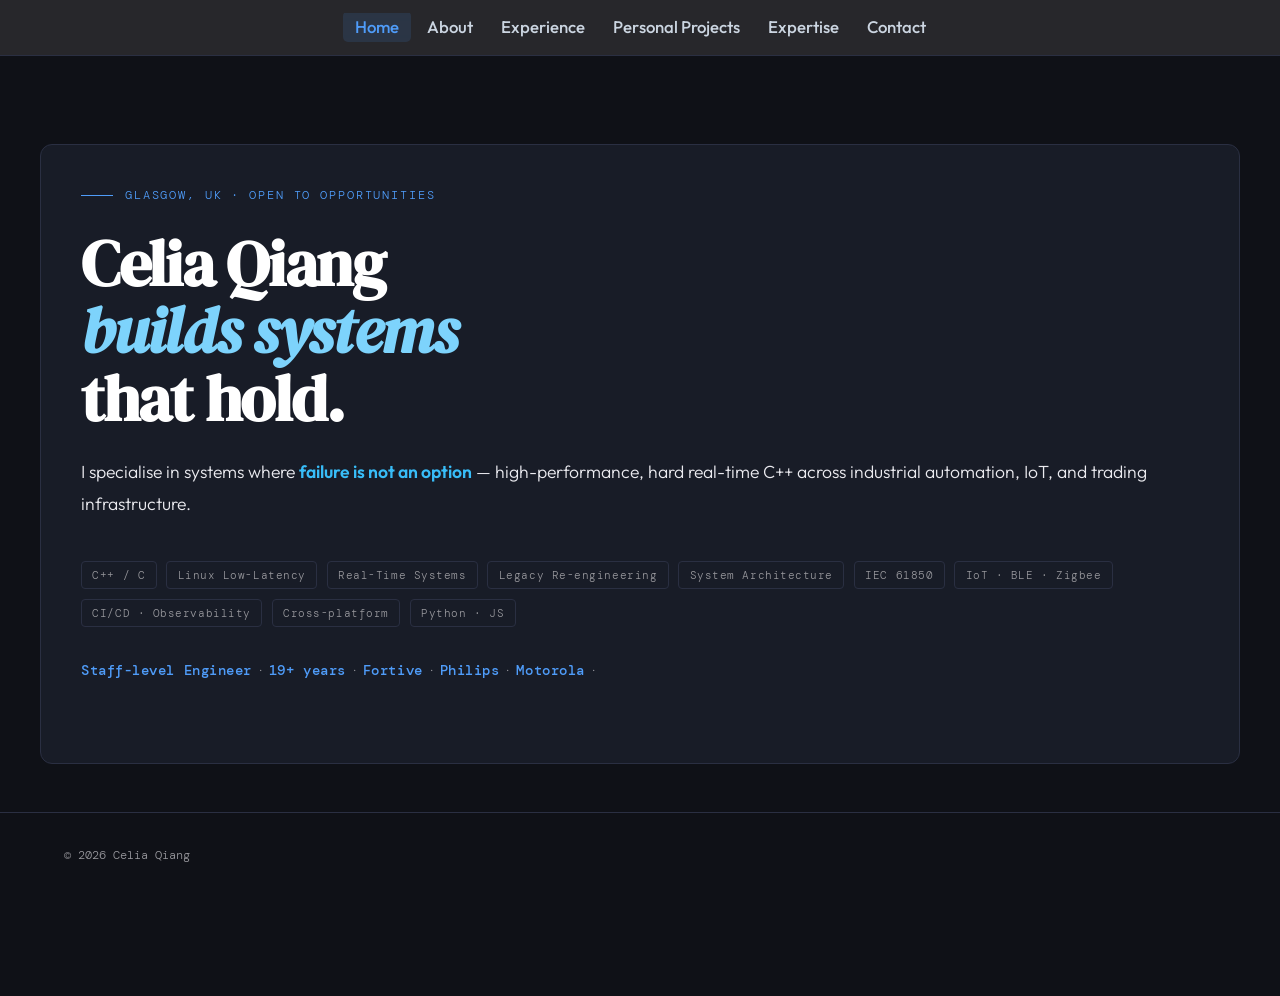
==== index.html @ ae062689 "first commit" ====
<!DOCTYPE html>
<html lang="en">
<head>
  <meta charset="UTF-8" />
  <meta name="viewport" content="width=device-width, initial-scale=1.0" />
  <title>Celia Qiang — Staff-level Systems Engineer</title>
  <link href="https://fonts.googleapis.com/css2?family=DM+Serif+Display:ital@0;1&family=DM+Mono:wght@400;500&family=Outfit:wght@300;400;500;600&display=swap" rel="stylesheet" />
  <link rel="stylesheet" href="style.css" />
</head>
<body>

<nav class="topnav">
  <div class="topnav-inner">
    <ul class="topnav-links" style="font-size:1.05rem; font-weight:700;">
      <li><a href="#" data-section="hero" class="active">Home</a></li>
      <li><a href="#" data-section="about">About</a></li>
      <li><a href="#" data-group="experience" data-section="fortive">Experience</a></li>
      <li><a href="#" data-group="projects" data-section="trading">Personal Projects</a></li>
      <li><a href="#" data-section="skills">Expertise</a></li>
      <li><a href="#" data-section="contact">Contact</a></li>
    </ul>
  </div>
</nav>

<nav class="subnav" id="subnav" style="display:none;">
  <div class="subnav-inner">
    <ul class="subnav-links" id="subnav-links"></ul>
  </div>
</nav>

<main class="main" id="main">
  <div id="content"></div>
  <footer class="footer">
    <div>© 2026 Celia Qiang</div>
  </footer>
</main>

<!-- Lightbox -->
<div id="lightbox" style="display:none; position:fixed; inset:0; z-index:1000; background:rgba(0,0,0,0.92);">
  <span id="lb-close" style="position:fixed; top:1rem; right:1.5rem; font-size:2.5rem; color:#fff; cursor:pointer; z-index:1001; line-height:1; user-select:none;">✕</span>
  <div id="lb-wrap" style="width:100%; height:100%; overflow:auto; display:flex; align-items:flex-start; justify-content:flex-start; padding:3rem 2rem;">
    <img id="lb-img" style="max-width:none; display:block; border-radius:6px; cursor:grab;" />
  </div>
</div>

<script>
  const content  = document.getElementById('content');
  const subnav   = document.getElementById('subnav');
  const subLinks = document.getElementById('subnav-links');
  const mainEl   = document.getElementById('main');
  const topLinks = document.querySelectorAll('.topnav-links a');

  // ── Lightbox ──
  const lb      = document.getElementById('lightbox');
  const lbImg   = document.getElementById('lb-img');
  const lbWrap  = document.getElementById('lb-wrap');
  const lbClose = document.getElementById('lb-close');

  function openLightbox(src) {
    lbImg.src = src;
    lb.style.display = 'block';
    document.body.style.overflow = 'hidden';
  }

  function closeLightbox() {
    lb.style.display = 'none';
    lbImg.src = '';
    document.body.style.overflow = '';
  }

  lbClose.addEventListener('click', closeLightbox);
  lb.addEventListener('click', e => { if (e.target === lb || e.target === lbWrap) closeLightbox(); });
  document.addEventListener('keydown', e => { if (e.key === 'Escape') closeLightbox(); });

  // drag to pan
  let dragging = false, dragStartX, dragStartY;
  lbImg.addEventListener('mousedown', e => {
    dragging = true;
    dragStartX = e.clientX + lbWrap.scrollLeft;
    dragStartY = e.clientY + lbWrap.scrollTop;
    lbImg.style.cursor = 'grabbing';
    e.preventDefault();
  });
  document.addEventListener('mouseup', () => {
    dragging = false;
    lbImg.style.cursor = 'grab';
  });
  document.addEventListener('mousemove', e => {
    if (!dragging) return;
    lbWrap.scrollLeft = dragStartX - e.clientX;
    lbWrap.scrollTop  = dragStartY - e.clientY;
  });

  // ── Submenus ──
  const submenus = {
    experience: [
      { label: 'Fortive',  section: 'fortive'  },
      { label: 'Philips',  section: 'philips'  },
      { label: 'Motorola', section: 'motorola' },
      { label: 'Thomson',  section: 'thomson'  },
    ],
    projects: [
      { label: 'Real time Trading System', section: 'trading' },
      { label: 'Performance Monitor',   section: 'monitor' },
    ],
  };

  let current = '';
  let currentGroup = '';

  // ── Load Section ──
  async function loadSection(name) {
    if (name === current) return;
    content.classList.add('loading');
    try {
      const res  = await fetch(`sections/${name}.html`);
      const html = await res.text();
      setTimeout(() => {
        content.innerHTML = html;
        content.classList.remove('loading');
        window.scrollTo(0, 0);
        current = name;

        // attach lightbox to all arch diagrams
        content.querySelectorAll('.arch-diagram img, .arch-compare-item img').forEach(img => {
          img.style.cursor = 'zoom-in';
          img.addEventListener('click', () => openLightbox(img.src));
        });
      }, 150);
    } catch (e) {
      content.innerHTML = '<p style="color:var(--text-muted);padding:2rem;">Section not found.</p>';
      content.classList.remove('loading');
    }
  }

  function showSubnav(group, activeSection) {
    const items = submenus[group];
    subLinks.innerHTML = items.map(item =>
      `<li><a href="#" data-section="${item.section}" class="${item.section === activeSection ? 'active' : ''}">${item.label}</a></li>`
    ).join('');
    subnav.style.display = 'flex';
    mainEl.classList.add('has-subnav');
    currentGroup = group;

    subLinks.querySelectorAll('a').forEach(a => {
      a.addEventListener('click', e => {
        e.preventDefault();
        subLinks.querySelectorAll('a').forEach(x => x.classList.remove('active'));
        a.classList.add('active');
        loadSection(a.dataset.section);
      });
    });
  }

  function hideSubnav() {
    subnav.style.display = 'none';
    mainEl.classList.remove('has-subnav');
    currentGroup = '';
  }

  topLinks.forEach(link => {
    link.addEventListener('click', e => {
      e.preventDefault();
      topLinks.forEach(l => l.classList.remove('active'));
      link.classList.add('active');
      const group   = link.dataset.group;
      const section = link.dataset.section;
      if (group) {
        showSubnav(group, section);
        loadSection(section);
      } else {
        hideSubnav();
        loadSection(section);
      }
    });
  });

  loadSection('hero');
</script>
</body>
</html>
---- style.css ----
:root {
  --bg: #0f1117;
  --bg2: #181c27;
  --bg3: #1e2333;
  --border: #2a2f42;
  --accent: #4f9cf9;
  --accent2: #7dd3fc;
  --accent-dim: rgba(79,156,249,0.12);
  --text: #ffffff;
  --text-dim: #ebebf0;
  --text-muted: #98989d;
  --green: #4ade80;
  --amber: #fbbf24;
}

* { margin: 0; padding: 0; box-sizing: border-box; }
html { scroll-behavior: smooth; }

body {
  background: var(--bg);
  color: var(--text);
  font-family: 'Outfit', sans-serif;
  font-weight: 300;
  line-height: 1.7;
  min-height: 100vh;
  overflow-x: hidden;
}

/* ── TOP NAV ── */
.topnav {
  position: fixed;
  top: 0; left: 0; right: 0;
  z-index: 100;
  display: flex;
  align-items: center;
  justify-content: center;
  gap: 2rem;
  padding: 0 3rem;
  height: 56px;
  background: rgba(42,42,46,0.92);
  backdrop-filter: blur(12px);
  border-bottom: 1px solid var(--border);
}

.topnav-logo {
  font-family: 'DM Mono', monospace;
  font-size: 0.85rem;
  color: var(--accent);
  letter-spacing: 0.08em;
  white-space: nowrap;
  margin-right: 1rem;
}

.topnav-logo span { color: var(--text-muted); }

.topnav-links {
  display: flex;
  align-items: center;
  gap: 0.25rem;
  list-style: none;
  flex-wrap: nowrap;
  overflow-x: auto;
  scrollbar-width: none;
}

.topnav-links::-webkit-scrollbar { display: none; }

.topnav-links li a {
  font-family: 'Outfit', sans-serif;
  font-size: 1.05rem;
  font-weight: 500;
  color: #cbd5e1;
  text-decoration: none;
  padding: 0.3rem 0.75rem;
  border-radius: 5px;
  transition: all 0.2s;
  white-space: nowrap;
}

.topnav-links li a:hover { color: var(--text); background: var(--bg3); }
.topnav-links li a.active { color: var(--accent); background: var(--accent-dim); }

.topnav-group-label {
  color: var(--border);
  font-size: 1rem;
  padding: 0 0.25rem;
  user-select: none;
}

/* ── SECONDARY NAV ── */
.subnav {
  position: fixed;
  top: 56px; left: 0; right: 0;
  z-index: 99;
  display: flex;
  align-items: center;
  justify-content: center;
  height: 40px;
  background: var(--bg2);
  border-bottom: 1px solid var(--border);
}

.subnav-inner {
  display: flex;
  align-items: center;
  width: 100%;
  max-width: 1200px;
  padding: 0 clamp(1rem, 3vw, 2rem);
}

.subnav-links {
  display: flex;
  align-items: center;
  gap: 0.15rem;
  list-style: none;
}

.subnav-links li a {
  font-family: 'DM Mono', monospace;
  font-size: 0.75rem;
  color: var(--text-muted);
  text-decoration: none;
  padding: 0.3rem 0.75rem;
  border-radius: 4px;
  transition: all 0.2s;
  white-space: nowrap;
}

.subnav-links li a:hover { color: var(--text); background: var(--bg3); }
.subnav-links li a.active { color: var(--accent); background: var(--accent-dim); }

/* ── SUBNAV ── */
.subnav {
  position: fixed;
  top: 56px; left: 0; right: 0;
  z-index: 99;
  display: flex;
  align-items: center;
  justify-content: center;
  height: 40px;
  background: var(--bg2);
  border-bottom: 1px solid var(--border);
}

.subnav-inner {
  display: flex;
  align-items: center;
  width: 100%;
  max-width: 1200px;
  padding: 0 clamp(1rem, 3vw, 2rem);
}

.subnav-links {
  display: flex;
  list-style: none;
  gap: 0.15rem;
}

.subnav-links li a {
  font-family: 'DM Mono', monospace;
  font-size: 0.73rem;
  color: var(--text-muted);
  text-decoration: none;
  padding: 0.3rem 0.7rem;
  border-radius: 4px;
  transition: all 0.2s;
  white-space: nowrap;
}

.subnav-links li a:hover  { color: var(--text); background: var(--bg3); }
.subnav-links li a.active { color: var(--accent); background: var(--accent-dim); }

/* ── MAIN ── */
.main { margin-top: 56px; min-height: 100vh; min-width: 0; overflow-x: hidden; }
.main.has-subnav { margin-top: 96px; }
.subnav ~ .main { margin-top: 96px; }

#content {
  width: min(94vw, 1200px);
  margin: 3rem auto;
  padding: 2.5rem clamp(1.25rem, 4vw, 2.5rem);
  background: var(--bg2);
  border: 1px solid var(--border);
  border-radius: 12px;
  opacity: 1;
  transition: opacity 0.2s;
  overflow-x: hidden;
}

#content.loading { opacity: 0; }

/* ── SECTION COMMON ── */
.section-label {
  font-family: 'DM Mono', monospace;
  font-size: 0.72rem;
  color: var(--accent);
  letter-spacing: 0.18em;
  text-transform: uppercase;
  margin-bottom: 0.75rem;
  display: flex;
  align-items: center;
  gap: 0.75rem;
}

.section-label::after {
  content: '';
  flex: 1;
  height: 1px;
  background: var(--border);
  max-width: 80px;
}

h2 {
  font-family: 'DM Serif Display', serif;
  font-size: clamp(1.8rem, 3vw, 2.8rem);
  line-height: 1.2;
  margin-bottom: 1rem;
  letter-spacing: -0.02em;
  color: var(--text);
}

/* ── HERO ── */
.hero-tag {
  font-family: 'DM Mono', monospace;
  font-size: 0.78rem;
  color: var(--accent);
  letter-spacing: 0.15em;
  text-transform: uppercase;
  margin-bottom: 1.5rem;
  display: flex;
  align-items: center;
  gap: 0.75rem;
}

.hero-tag::before {
  content: '';
  display: inline-block;
  width: 32px; height: 1px;
  background: var(--accent);
}

h1 {
  font-family: 'DM Serif Display', serif;
  font-size: clamp(3rem, 5vw, 5.5rem);
  line-height: 1.05;
  letter-spacing: -0.02em;
  margin-bottom: 1.5rem;
  color: var(--text);
}

h1 em { font-style: italic; color: var(--accent2); }

.hero-sub {
  font-size: 1.1rem;
  color: var(--text-dim);
  margin-bottom: 2.5rem;
  line-height: 1.85;
}

.hero-badges { display: flex; flex-wrap: wrap; gap: 0.6rem; margin-bottom: 2rem; max-width: 100%; }

.badge {
  font-family: 'DM Mono', monospace;
  font-size: 0.68rem;
  padding: 0.25rem 0.65rem;
  border-radius: 4px;
  border: 1px solid var(--border);
  color: var(--text-muted);
  letter-spacing: 0.05em;
  background: var(--bg2);
}

.badge.hi,
.badge.highlight {
  border-color: rgba(79,156,249,0.4);
  color: var(--accent2);
  background: var(--accent-dim);
}

.hero-links { display: flex; gap: 1rem; flex-wrap: wrap; }

.btn {
  display: inline-flex;
  align-items: center;
  gap: 0.5rem;
  padding: 0.75rem 1.75rem;
  border-radius: 6px;
  font-size: 0.875rem;
  font-weight: 500;
  text-decoration: none;
  transition: all 0.2s;
  letter-spacing: 0.02em;
}

.btn-primary { background: var(--accent); color: #0d0f14; }
.btn-primary:hover { background: var(--accent2); transform: translateY(-1px); }
.btn-outline { border: 1px solid var(--border); color: var(--text-dim); }
.btn-outline:hover { border-color: var(--accent); color: var(--accent); transform: translateY(-1px); }

/* ── ABOUT ── */
.about-grid { display: grid; grid-template-columns: 1fr 1fr; gap: 3rem; align-items: start; }

.about-text p { color: var(--text-dim); margin-bottom: 1.2rem; line-height: 1.85; font-size: 1rem; }
.about-text strong { color: var(--text); font-weight: 500; }

.about-text blockquote {
  border-left: 2px solid var(--accent);
  padding-left: 1.25rem;
  margin: 1.5rem 0;
  color: var(--text);
  font-size: 1.05rem;
  font-style: italic;
  line-height: 1.7;
}

.stats-grid { display: grid; grid-template-columns: 1fr 1fr; gap: 1rem; }

.stat-card {
  background: var(--bg2);
  border: 1px solid var(--border);
  border-radius: 8px;
  padding: 1.5rem;
}

.stat-num {
  font-family: 'DM Serif Display', serif;
  font-size: 2.2rem;
  color: var(--accent);
  line-height: 1;
  margin-bottom: 0.35rem;
}

.stat-label { font-size: 0.8rem; color: var(--text-muted); text-transform: uppercase; letter-spacing: 0.08em; }

.lang-row {
  grid-column: 1 / -1;
  background: var(--bg2);
  border: 1px solid var(--border);
  border-radius: 8px;
  padding: 1.25rem 1.5rem;
  display: flex;
  gap: 1.5rem;
  flex-wrap: wrap;
}

.lang-item { display: flex; flex-direction: column; gap: 0.2rem; }
.lang-name { font-size: 0.8rem; color: var(--text-dim); text-transform: uppercase; letter-spacing: 0.08em; }
.lang-level { font-size: 0.75rem; color: var(--text-muted); }

/* ── EXPERIENCE ── */
.exp-item {
  margin-bottom: 4rem;
  padding-bottom: 4rem;
  border-bottom: 1px solid var(--border);
}

.exp-item:last-child { border-bottom: none; margin-bottom: 0; padding-bottom: 0; }

.exp-header {
  display: flex;
  justify-content: space-between;
  align-items: flex-start;
  margin-bottom: 0.5rem;
  flex-wrap: wrap;
  gap: 0.5rem;
}

.exp-company {
  font-family: 'DM Serif Display', serif;
  font-size: 1.5rem;
  color: var(--text);
}

.exp-period {
  font-family: 'DM Mono', monospace;
  font-size: 0.75rem;
  color: var(--text-muted);
  padding: 0.3rem 0.75rem;
  border: 1px solid var(--border);
  border-radius: 4px;
  white-space: nowrap;
}

.exp-role {
  font-family: 'DM Mono', monospace;
  font-size: 0.85rem;
  color: var(--accent);
  margin-bottom: 1.5rem;
  letter-spacing: 0.05em;
}

.story { color: var(--text-dim); line-height: 1.9; font-size: 0.98rem; }
.story p { margin-bottom: 1rem; }
.story strong { color: var(--text); font-weight: 500; }
.story em { color: var(--text); }

.highlight-box {
  background: var(--bg2);
  border: 1px solid var(--border);
  border-left: 3px solid var(--accent);
  border-radius: 0 6px 6px 0;
  padding: 1rem 1.25rem;
  margin: 1.25rem 0;
  font-size: 0.92rem;
  color: var(--text-dim);
}

.metric {
  display: inline-block;
  font-family: 'DM Mono', monospace;
  font-size: 0.85rem;
  color: var(--accent2);
  background: var(--accent-dim);
  padding: 0.1rem 0.5rem;
  border-radius: 3px;
  margin: 0 0.1rem;
}

/* ── PROJECTS ── */
.project-card {
  background: var(--bg2);
  border: 1px solid var(--border);
  border-radius: 10px;
  padding: 2rem;
  margin-bottom: 2rem;
  transition: border-color 0.2s;
}

.project-card:hover { border-color: rgba(79,156,249,0.3); }

.project-header {
  display: flex;
  justify-content: space-between;
  align-items: flex-start;
  margin-bottom: 0.5rem;
  flex-wrap: wrap;
  gap: 0.5rem;
}

.project-header h2 { font-size: 1.4rem; margin-bottom: 0; }

.project-title {
  font-family: 'DM Serif Display', serif;
  font-size: 1.4rem;
  color: var(--text);
}

.project-links { display: flex; gap: 0.5rem; align-items: center; }

.project-link {
  font-family: 'DM Mono', monospace;
  font-size: 0.72rem;
  padding: 0.3rem 0.75rem;
  border-radius: 4px;
  border: 1px solid var(--border);
  color: var(--accent);
  text-decoration: none;
  transition: all 0.2s;
}

.project-link:hover { background: var(--accent-dim); border-color: var(--accent); }

.project-stack {
  font-family: 'DM Mono', monospace;
  font-size: 0.72rem;
  color: var(--text-muted);
  margin-bottom: 1.25rem;
  letter-spacing: 0.05em;
}

.project-story { color: var(--text-dim); line-height: 1.85; font-size: 0.95rem; }
.project-story p { margin-bottom: 0.85rem; }
.project-story strong { color: var(--text); font-weight: 500; }
.project-story em { color: var(--text); }

.tool-showcase {
  margin-top: 1.5rem;
  display: grid;
  grid-template-columns: 1fr 1fr;
  gap: 1rem;
}

.tool-card {
  background: var(--bg3);
  border: 1px solid var(--border);
  border-radius: 6px;
  padding: 1.1rem;
}

.tool-name {
  font-family: 'DM Mono', monospace;
  font-size: 0.78rem;
  color: var(--accent);
  margin-bottom: 0.4rem;
}

.tool-desc { font-size: 0.82rem; color: var(--text-muted); line-height: 1.75; }
.tool-desc code { font-family: 'DM Mono', monospace; font-size: 0.78rem; color: var(--accent2); background: var(--accent-dim); padding: 0.05rem 0.35rem; border-radius: 3px; }
.tool-desc strong { color: var(--text-dim); font-weight: 600; }
.tool-desc em { color: var(--text-dim); font-style: italic; }

/* ── CODE COMPARE ── */
.code-compare { display: grid; grid-template-columns: 1fr 1fr; gap: 1rem; margin: 1.25rem 0; }

.code-block {
  background: #0a0c10;
  border: 1px solid var(--border);
  border-radius: 6px;
  overflow: hidden;
}

.code-block-label {
  font-family: 'DM Mono', monospace;
  font-size: 0.68rem;
  padding: 0.4rem 0.9rem;
  background: var(--bg3);
  border-bottom: 1px solid var(--border);
  color: var(--text-muted);
  letter-spacing: 0.08em;
}

.code-block pre {
  padding: 0.9rem;
  font-family: 'DM Mono', monospace;
  font-size: 0.72rem;
  line-height: 1.7;
  color: var(--text-dim);
  overflow-x: auto;
}

.kw { color: #c792ea; }
.fn { color: #82aaff; }
.str { color: #c3e88d; }
.cm { color: #546e7a; }
.injected { color: var(--accent2); }

/* ── SKILLS ── */
.skills-grid { display: grid; grid-template-columns: repeat(auto-fit, minmax(240px, 1fr)); gap: 1.25rem; margin-top: 2rem; }

.skill-group {
  background: var(--bg2);
  border: 1px solid var(--border);
  border-radius: 8px;
  padding: 1.5rem;
}

.skill-group-title {
  font-family: 'DM Mono', monospace;
  font-size: 0.72rem;
  color: var(--accent);
  text-transform: uppercase;
  letter-spacing: 0.12em;
  margin-bottom: 1rem;
}

.skill-tags { display: flex; flex-wrap: wrap; gap: 0.4rem; }

.skill-tag {
  font-size: 0.78rem;
  padding: 0.25rem 0.6rem;
  border-radius: 3px;
  background: var(--bg3);
  color: var(--text-dim);
  border: 1px solid var(--border);
}

/* ── CONTACT ── */
.contact-grid { display: flex; flex-direction: column; gap: 1rem; max-width: 520px; }

.contact-card {
  display: flex;
  align-items: center;
  gap: 1.25rem;
  padding: 1.25rem 1.5rem;
  background: var(--bg2);
  border: 1px solid var(--border);
  border-radius: 10px;
  text-decoration: none;
  transition: all 0.2s;
}

.contact-card:hover {
  border-color: rgba(79,156,249,0.4);
  background: var(--bg3);
  transform: translateX(4px);
}

.contact-icon {
  font-family: 'DM Mono', monospace;
  font-size: 1rem;
  color: var(--accent);
  width: 36px; height: 36px;
  display: flex;
  align-items: center;
  justify-content: center;
  background: var(--accent-dim);
  border-radius: 8px;
  flex-shrink: 0;
}

.contact-info { flex: 1; }

.contact-label {
  font-family: 'DM Mono', monospace;
  font-size: 0.68rem;
  color: var(--text-muted);
  text-transform: uppercase;
  letter-spacing: 0.1em;
  margin-bottom: 0.2rem;
}

.contact-value { font-size: 0.88rem; color: var(--text); }
.contact-arrow { color: var(--text-muted); font-size: 1rem; transition: color 0.2s; }
.contact-card:hover .contact-arrow { color: var(--accent); }

/* ── CI SCREENSHOTS ── */
.ci-screenshots {
  display: grid;
  grid-template-columns: 1fr 1fr;
  gap: 1.25rem;
  margin: 1.75rem 0;
}

.ci-screenshot-card {
  border-radius: 8px;
  overflow: hidden;
  border: 1px solid var(--border);
  background: var(--bg2);
}

.ci-screenshot-label {
  font-family: 'DM Mono', monospace;
  font-size: 0.68rem;
  letter-spacing: 0.1em;
  padding: 0.55rem 0.9rem;
  border-bottom: 1px solid var(--border);
  display: flex;
  align-items: center;
  gap: 0.5rem;
}

.ci-screenshot-label.pass { color: #4ade80; background: rgba(74,222,128,0.06); }
.ci-screenshot-label.fail { color: #f87171; background: rgba(248,113,113,0.06); }
.ci-screenshot-card img { width: 100%; display: block; }

/* ── FOOTER ── */
.footer {
  padding: 2rem clamp(2rem, 5vw, 6rem);
  color: var(--text-muted);
  font-size: 0.75rem;
  font-family: 'DM Mono', monospace;
  border-top: 1px solid var(--border);
  margin-top: 3rem;
  display: flex;
  justify-content: space-between;
  align-items: center;
}

.footer-links { display: flex; gap: 1.5rem; }
.footer-links a { color: var(--text-muted); text-decoration: none; transition: color 0.2s; }
.footer-links a:hover { color: var(--accent); }

/* ── RESPONSIVE ── */
@media (max-width: 900px) {
  .topnav { padding: 0 1.25rem; gap: 1rem; }
  .topnav-logo { font-size: 0.75rem; }
  #content { padding: 2.5rem 1.25rem; }
  .about-grid, .code-compare, .tool-showcase, .ci-screenshots { grid-template-columns: 1fr; }
  .footer { flex-direction: column; gap: 1rem; padding: 1.5rem; }
}


/* ── FORTIVE / EXPERIENCE DETAIL ── */
.project-heading {
  font-family: 'DM Mono', monospace;
  font-size: 0.78rem;
  color: var(--accent);
  text-transform: uppercase;
  letter-spacing: 0.1em;
  margin: 2.5rem 0 1rem;
  padding-bottom: 0.5rem;
  border-bottom: 1px solid var(--border);
}

.arch-diagram {
  margin: 2rem 0;
}

.arch-diagram img {
  width: 100%;
  border-radius: 8px;
  border: 1px solid var(--border);
  margin-top: 0.75rem;
  image-rendering: -webkit-optimize-contrast;
  image-rendering: crisp-edges;
  cursor: zoom-in;
}

.arch-diagram img:hover {
  transform: none;
}

/* Lightbox */
.arch-diagram img.zoomed {
  position: fixed;
  top: 50%; left: 50%;
  transform: translate(-50%, -50%);
  width: auto;
  max-width: 95vw;
  max-height: 90vh;
  z-index: 999;
  border-radius: 8px;
  cursor: zoom-out;
  box-shadow: 0 0 0 100vmax rgba(0,0,0,0.8);
}

.arch-label {
  font-family: 'DM Mono', monospace;
  font-size: 0.7rem;
  color: var(--text-muted);
  text-transform: uppercase;
  letter-spacing: 0.08em;
  margin-bottom: 0.5rem;
}

.arch-compare {
  display: grid;
  grid-template-columns: 1fr 1fr;
  gap: 1.5rem;
  margin: 2rem 0;
}

.arch-compare-item img {
  width: 100%;
  border-radius: 8px;
  border: 1px solid var(--border);
  margin-top: 0.5rem;
}

@media (max-width: 700px) {
  .arch-compare { grid-template-columns: 1fr; }
  .bench-logs { grid-template-columns: 1fr; }
}

/* Benchmark table */
.bench-table {
  width: 100%;
  border-collapse: collapse;
  font-family: 'DM Mono', monospace;
  font-size: 0.78rem;
  margin: 1rem 0 2rem;
}
.bench-table th {
  text-align: left;
  padding: 0.55rem 0.75rem;
  background: var(--bg3);
  color: var(--text-muted);
  font-weight: 500;
  border-bottom: 1px solid var(--border);
}
.bench-table td {
  padding: 0.55rem 0.75rem;
  border-bottom: 1px solid var(--border);
  color: var(--text-dim);
}
.bench-table td.good { color: #4ade80; font-weight: 600; }
.bench-table td.bad  { color: #f87171; font-weight: 600; }

/* Log comparison */
.bench-logs {
  display: grid;
  grid-template-columns: 1fr 1fr;
  gap: 1rem;
  margin: 1.5rem 0;
}

.bench-log-col {
  display: flex;
  flex-direction: column;
  gap: 0.5rem;
}
.log-block {
  background: var(--bg);
  border: 1px solid var(--border);
  border-radius: 6px;
  padding: 1rem;
  font-family: 'DM Mono', monospace;
  font-size: 0.72rem;
  color: #4ade80;
  line-height: 1.7;
  overflow-x: auto;
}
.log-block.warn { color: #f87171; }

/* Collapsible code */
.code-details {
  margin: 1.5rem 0;
  border: 1px solid var(--border);
  border-radius: 6px;
  overflow: hidden;
}
.code-details summary {
  padding: 0.75rem 1rem;
  font-family: 'DM Mono', monospace;
  font-size: 0.78rem;
  color: var(--text-muted);
  cursor: pointer;
  background: var(--bg3);
  list-style: none;
}
.code-details summary:hover { color: var(--accent); }
.code-details summary code { color: var(--accent2); }
.code-block {
  background: var(--bg);
  padding: 1rem 1.25rem;
  font-family: 'DM Mono', monospace;
  font-size: 0.73rem;
  color: var(--text-dim);
  line-height: 1.75;
  overflow-x: auto;
  margin: 0;
}

/* Formula block */
.formula-block {
  background: var(--bg);
  border: 1px solid var(--border);
  border-left: 3px solid var(--accent);
  border-radius: 6px;
  padding: 1.25rem 1.5rem;
  margin: 1.25rem 0;
  display: flex;
  flex-direction: column;
  gap: 0.65rem;
}
.formula-row {
  display: flex;
  align-items: baseline;
  gap: 1rem;
  font-family: 'DM Mono', monospace;
  font-size: 0.82rem;
}
.formula-label {
  color: var(--text-muted);
  min-width: 160px;
  flex-shrink: 0;
}
.formula-expr {
  color: var(--text-dim);
}
.formula-result {
  border-top: 1px solid var(--border);
  padding-top: 0.65rem;
  margin-top: 0.2rem;
}
.formula-result .formula-expr {
  color: var(--text);
  font-weight: 500;
}


/* ── TRADING PROJECT ── */
/* Architecture diagram */
.trade-arch {
  display: flex;
  align-items: center;
  gap: 0;
  margin: 1rem 0;
  flex-wrap: wrap;
  gap: 0.5rem;
}

.trade-layer { display: flex; align-items: center; gap: 0.5rem; }

.trade-box {
  border: 1px solid var(--border);
  border-radius: 8px;
  padding: 1rem 1.25rem;
  min-width: 160px;
}

.python-box { border-color: #4ade80; background: rgba(74,222,128,0.05); }
.cpp-box    { border-color: var(--accent); background: var(--accent-dim); min-width: 340px; }
.output-box { border-color: var(--amber); background: rgba(251,191,36,0.05); }

.trade-box-title {
  font-family: 'DM Mono', monospace;
  font-size: 0.72rem;
  text-transform: uppercase;
  letter-spacing: 0.1em;
  margin-bottom: 0.65rem;
  color: var(--text-muted);
}

.python-box .trade-box-title { color: #4ade80; }
.cpp-box    .trade-box-title { color: var(--accent); }
.output-box .trade-box-title { color: var(--amber); }

.trade-box-item {
  font-size: 0.78rem;
  color: var(--text-dim);
  padding: 0.2rem 0;
}

.trade-threads {
  display: flex;
  align-items: center;
  gap: 0.4rem;
  flex-wrap: wrap;
}

.trade-thread {
  background: var(--bg3);
  border: 1px solid var(--border);
  border-radius: 6px;
  padding: 0.5rem 0.75rem;
  text-align: center;
}

.thread-name {
  font-family: 'DM Mono', monospace;
  font-size: 0.72rem;
  color: var(--accent2);
  margin-bottom: 0.2rem;
}

.thread-desc {
  font-size: 0.68rem;
  color: var(--text-muted);
}

.thread-arrow {
  color: var(--accent);
  font-size: 1.1rem;
}

.trade-arrow {
  display: flex;
  flex-direction: column;
  align-items: center;
  gap: 0.35rem;
  padding: 0 0.5rem;
}

.trade-arrow-line {
  width: 40px;
  height: 2px;
  background: var(--border);
  position: relative;
}

.trade-arrow-line::after {
  content: '▶';
  position: absolute;
  right: -8px;
  top: -7px;
  font-size: 0.7rem;
  color: var(--border);
}

.trade-arrow-label {
  font-family: 'DM Mono', monospace;
  font-size: 0.62rem;
  color: var(--text-muted);
  text-align: center;
  line-height: 1.4;
}

.trade-label-side {
  font-family: 'DM Mono', monospace;
  font-size: 0.62rem;
  color: var(--text-muted);
  writing-mode: vertical-rl;
}

/* Build pipeline */
.build-pipeline {
  margin-top: 1.25rem;
  border: 1px solid var(--border);
  border-radius: 8px;
  padding: 1rem 1.25rem;
  background: var(--bg);
}

.build-label {
  font-family: 'DM Mono', monospace;
  font-size: 0.68rem;
  color: var(--text-muted);
  text-transform: uppercase;
  letter-spacing: 0.08em;
  margin-bottom: 0.75rem;
}

.build-steps {
  display: flex;
  align-items: center;
  flex-wrap: wrap;
  gap: 0.4rem;
}

.build-step {
  font-family: 'DM Mono', monospace;
  font-size: 0.7rem;
  color: var(--text-dim);
  background: var(--bg3);
  border: 1px solid var(--border);
  border-radius: 4px;
  padding: 0.35rem 0.65rem;
  text-align: center;
  line-height: 1.5;
}

.build-step span {
  display: block;
  color: var(--text-muted);
  font-size: 0.62rem;
}

.build-step.highlight-step {
  border-color: var(--accent);
  color: var(--accent);
}

.build-step-arrow {
  color: var(--text-muted);
  font-size: 0.8rem;
}

/* Tool sections */
.tool-section {
  margin: 1.75rem 0;
  padding-bottom: 1.75rem;
  border-bottom: 1px solid var(--border);
}

.tool-section-title {
  font-family: 'DM Mono', monospace;
  font-size: 0.85rem;
  color: var(--accent2);
  margin-bottom: 0.75rem;
  font-weight: 500;
}

.ascii-arch {
  margin: 1rem 0;
  overflow-x: auto;
}

.ascii-diagram {
  font-family: 'DM Mono', monospace;
  font-size: 0.78rem;
  line-height: 1.6;
  color: var(--accent2);
  background: var(--bg);
  border: 1px solid var(--border);
  border-radius: 8px;
  padding: 1.25rem 1.5rem;
  overflow-x: auto;
  white-space: pre;
}

/* ── TRADING ARCHITECTURE DIAGRAM ── */
.trade-diagram {
  display: flex;
  flex-direction: column;
  gap: 0;
  background: var(--bg);
  border: 1px solid var(--border);
  border-radius: 10px;
  padding: 1.5rem 1.25rem 1.25rem;
  margin-top: 0.75rem;
}

/* Main thread wrapper */
.td-main-thread {
  border: 1px solid rgba(79,156,249,0.35);
  border-radius: 8px;
  padding: 0.9rem 1rem;
  background: rgba(79,156,249,0.05);
}

.td-main-label {
  font-family: 'DM Mono', monospace;
  font-size: 0.68rem;
  color: var(--accent);
  letter-spacing: 0.1em;
  text-transform: uppercase;
  margin-bottom: 0.75rem;
  text-align: center;
}

.td-main-boxes {
  display: grid;
  grid-template-columns: 1fr 1fr 1fr;
  gap: 0.6rem;
}

/* Three-col row */
.td-row {
  display: grid;
  grid-template-columns: 1fr 1fr 1fr;
  gap: 0.6rem;
}

/* Arrows between rows */
.td-arrows-row {
  display: grid;
  grid-template-columns: 1fr 1fr 1fr;
  gap: 0.6rem;
  height: 28px;
}

.td-arrow-col {
  display: flex;
  justify-content: center;
  align-items: center;
}

.td-arrow-down {
  width: 1px;
  height: 100%;
  background: var(--border);
  position: relative;
}

.td-arrow-down::after {
  content: '▼';
  position: absolute;
  bottom: -6px;
  left: 50%;
  transform: translateX(-50%);
  font-size: 0.55rem;
  color: var(--border);
}

/* Individual boxes */
.td-box {
  border: 1px solid var(--border);
  border-radius: 6px;
  padding: 0.75rem 0.9rem;
  display: flex;
  flex-direction: column;
  gap: 0.2rem;
  background: var(--bg2);
}

.td-box-title {
  font-family: 'DM Mono', monospace;
  font-size: 0.75rem;
  font-weight: 500;
  color: var(--text-dim);
}

.td-box-sub {
  font-size: 0.68rem;
  color: var(--text-muted);
  line-height: 1.5;
}

/* Colour variants */
.td-neutral { border-color: rgba(79,156,249,0.2); }
.td-neutral .td-box-title { color: var(--text); }

.td-python {
  border-color: rgba(74,222,128,0.35);
  background: rgba(74,222,128,0.04);
}
.td-python .td-box-title { color: #4ade80; }

.td-cpp {
  border-color: rgba(79,156,249,0.45);
  background: rgba(79,156,249,0.06);
}
.td-cpp .td-box-title { color: var(--accent); }

.td-exec {
  border-color: rgba(251,191,36,0.35);
  background: rgba(251,191,36,0.04);
}
.td-exec .td-box-title { color: var(--amber); }

.td-out {
  border-color: var(--border);
  background: var(--bg3);
}
.td-out .td-box-title { color: var(--text-dim); }

/* Badge (thread label) */
.td-badge {
  font-family: 'DM Mono', monospace;
  font-size: 0.6rem;
  color: var(--text-muted);
  text-transform: uppercase;
  letter-spacing: 0.08em;
  margin-bottom: 0.3rem;
}

/* Socket/Queue connector labels inside cpp box */
.td-conn-row {
  display: flex;
  justify-content: space-between;
  margin-top: 0.45rem;
  padding-top: 0.4rem;
  border-top: 1px solid var(--border);
}

.td-conn {
  font-family: 'DM Mono', monospace;
  font-size: 0.6rem;
  color: var(--text-muted);
}

/* (code-generated) tag */
.td-generated {
  font-family: 'DM Mono', monospace;
  font-size: 0.62rem;
  color: var(--accent2);
  opacity: 0.8;
}

@media (max-width: 700px) {
  .td-main-boxes,
  .td-row,
  .td-arrows-row { grid-template-columns: 1fr; }
  .td-arrows-row { height: auto; gap: 0; }
  .td-arrow-col { height: 20px; }
}

/* ── TRADING ARCH DIAGRAM v2 (horizontal flow) ── */
.tda-wrap {
  display: flex;
  align-items: flex-start;
  gap: 0;
  background: var(--bg);
  border: 1px solid var(--border);
  border-radius: 10px;
  padding: 1.5rem 1.25rem;
  margin-top: 0.75rem;
  overflow-x: auto;
}

/* Left column: Binance + Python stacked */
.tda-col {
  display: flex;
  flex-direction: column;
  align-items: center;
  gap: 0;
  flex-shrink: 0;
}

/* Vertical connector between nodes */
.tda-vline {
  width: 1px;
  height: 28px;
  background: var(--border);
  position: relative;
}
.tda-vline::after {
  content: '▼';
  position: absolute;
  bottom: -7px;
  left: 50%;
  transform: translateX(-50%);
  font-size: 0.5rem;
  color: var(--text-muted);
}

/* Horizontal arrow: Python → C++ */
.tda-hline-wrap {
  display: flex;
  flex-direction: column;
  align-items: center;
  justify-content: flex-start;
  padding-top: 72px; /* align with Thread 2 box */
  flex-shrink: 0;
  width: 80px;
}
.tda-hline {
  width: 100%;
  height: 2px;
  background: var(--border);
  position: relative;
}
.tda-hline::after {
  content: '▶';
  position: absolute;
  right: -7px;
  top: -6px;
  font-size: 0.6rem;
  color: var(--text-muted);
}
.tda-hline-label {
  font-family: 'DM Mono', monospace;
  font-size: 0.6rem;
  color: var(--text-muted);
  text-align: center;
  line-height: 1.5;
  margin-top: 6px;
}

/* C++ engine column */
.tda-col-cpp {
  flex: 1;
  min-width: 0;
  align-items: stretch;
}

/* Main thread bar at top */
.tda-main-bar {
  background: rgba(79,156,249,0.07);
  border: 1px solid rgba(79,156,249,0.25);
  border-radius: 6px 6px 0 0;
  border-bottom: none;
  padding: 0.5rem 1rem;
  display: flex;
  align-items: baseline;
  gap: 0.75rem;
  flex-wrap: wrap;
}
.tda-main-bar-label {
  font-family: 'DM Mono', monospace;
  font-size: 0.68rem;
  color: var(--accent);
  letter-spacing: 0.08em;
  white-space: nowrap;
}
.tda-main-bar-sub {
  font-family: 'DM Mono', monospace;
  font-size: 0.6rem;
  color: var(--text-muted);
}

/* Thread 2 + queue + Thread 3 row */
.tda-threads-row {
  display: flex;
  align-items: flex-start;
  border: 1px solid rgba(79,156,249,0.25);
  border-top: 1px solid rgba(79,156,249,0.15);
  border-radius: 0 0 6px 6px;
  padding: 1rem 0.75rem;
  gap: 0;
}

.tda-thread-col {
  display: flex;
  flex-direction: column;
  align-items: center;
  flex: 1;
  min-width: 0;
}

/* SafeQueue arrow between threads */
.tda-queue-wrap {
  display: flex;
  flex-direction: column;
  align-items: center;
  padding-top: 36px;
  flex-shrink: 0;
  width: 72px;
}
.tda-queue-line {
  width: 100%;
  height: 2px;
  background: rgba(79,156,249,0.4);
  position: relative;
}
.tda-queue-line::after {
  content: '▶';
  position: absolute;
  right: -7px;
  top: -6px;
  font-size: 0.6rem;
  color: var(--accent);
}
.tda-queue-label {
  font-family: 'DM Mono', monospace;
  font-size: 0.58rem;
  color: var(--accent);
  text-align: center;
  line-height: 1.5;
  margin-top: 6px;
  opacity: 0.8;
}

/* Individual node boxes */
.tda-node {
  width: 100%;
  border: 1px solid var(--border);
  border-radius: 6px;
  padding: 0.65rem 0.85rem;
  background: var(--bg2);
}
.tda-node-tag {
  font-family: 'DM Mono', monospace;
  font-size: 0.58rem;
  text-transform: uppercase;
  letter-spacing: 0.1em;
  color: var(--text-muted);
  margin-bottom: 0.3rem;
}
.tda-node-title {
  font-family: 'DM Mono', monospace;
  font-size: 0.8rem;
  font-weight: 500;
  margin-bottom: 0.3rem;
}
.tda-node-sub {
  font-size: 0.68rem;
  color: var(--text-muted);
  line-height: 1.55;
}

/* Colour variants */
.tda-binance { border-color: var(--border); background: var(--bg3); }
.tda-binance .tda-node-title { color: var(--text-muted); }

.tda-python { border-color: rgba(74,222,128,0.4); background: rgba(74,222,128,0.05); }
.tda-python .tda-node-title { color: #4ade80; }
.tda-python .tda-node-tag  { color: #4ade80; opacity: 0.7; }

.tda-strategy { border-color: rgba(79,156,249,0.45); background: rgba(79,156,249,0.06); }
.tda-strategy .tda-node-title { color: var(--accent); }
.tda-strategy .tda-node-tag  { color: var(--accent); opacity: 0.7; }

.tda-wrapper { border-color: rgba(125,211,252,0.3); background: rgba(125,211,252,0.04); }
.tda-wrapper .tda-node-title { color: var(--accent2); }
.tda-wrapper .tda-node-tag  { color: var(--accent2); opacity: 0.7; }

.tda-executor { border-color: rgba(251,191,36,0.4); background: rgba(251,191,36,0.05); }
.tda-executor .tda-node-title { color: var(--amber); }
.tda-executor .tda-node-tag  { color: var(--amber); opacity: 0.7; }

.tda-portfolio { border-color: var(--border); background: var(--bg3); }
.tda-portfolio .tda-node-title { color: var(--text-dim); }

@media (max-width: 800px) {
  .tda-wrap { flex-direction: column; }
  .tda-hline-wrap { flex-direction: row; padding-top: 0; width: 100%; height: 40px; align-items: center; }
  .tda-hline { flex: 1; }
  .tda-hline-label { white-space: nowrap; margin-top: 0; margin-left: 8px; }
  .tda-threads-row { flex-direction: column; }
  .tda-queue-wrap { flex-direction: row; padding-top: 0; width: 100%; height: 36px; align-items: center; }
  .tda-queue-line { flex: 1; }
  .tda-queue-label { margin-top: 0; margin-left: 8px; white-space: nowrap; }
}

/* ── MONITOR DEMO VIDEO ── */
.monitor-demo {
  margin: 1.75rem 0;
}

.monitor-demo-inner {
  position: relative;
  margin-top: 0.5rem;
  border: 1px solid var(--border);
  border-radius: 8px;
  overflow: hidden;
  background: var(--bg);
}

.monitor-demo-inner video {
  width: 100%;
  display: block;
  max-height: 480px;
  object-fit: contain;
  background: #000;
}

.monitor-demo-link {
  display: inline-block;
  position: absolute;
  bottom: 0.75rem;
  right: 0.75rem;
  font-family: 'DM Mono', monospace;
  font-size: 0.7rem;
  color: var(--accent);
  background: rgba(15,17,23,0.85);
  border: 1px solid rgba(79,156,249,0.35);
  border-radius: 4px;
  padding: 0.3rem 0.75rem;
  text-decoration: none;
  backdrop-filter: blur(4px);
  transition: all 0.2s;
}

.monitor-demo-link:hover {
  background: var(--accent-dim);
  border-color: var(--accent);
}

/* ── SKILLS META (Education + Languages) ── */
.skills-meta-row {
  display: grid;
  grid-template-columns: 1fr 1fr;
  gap: 1rem;
  margin-top: 1.5rem;
}

.skills-meta-card {
  background: var(--bg3);
  border: 1px solid var(--border);
  border-radius: 8px;
  padding: 1.25rem 1.5rem;
}

.skills-meta-title {
  font-family: 'DM Mono', monospace;
  font-size: 0.72rem;
  color: var(--accent);
  text-transform: uppercase;
  letter-spacing: 0.12em;
  margin-bottom: 1rem;
}

.skills-meta-item {
  display: flex;
  flex-direction: column;
  gap: 0.15rem;
  margin-bottom: 0.75rem;
}

.skills-meta-item:last-child { margin-bottom: 0; }

.skills-meta-degree {
  font-size: 0.85rem;
  color: var(--text-dim);
  font-weight: 500;
}

.skills-meta-school {
  font-family: 'DM Mono', monospace;
  font-size: 0.7rem;
  color: var(--text-muted);
}

.skills-meta-lang-row {
  display: flex;
  flex-direction: column;
  gap: 0.6rem;
}

.skills-meta-lang {
  display: flex;
  justify-content: space-between;
  align-items: baseline;
}

.skills-meta-lang-name {
  font-size: 0.85rem;
  color: var(--text-dim);
}

.skills-meta-lang-level {
  font-family: 'DM Mono', monospace;
  font-size: 0.68rem;
  color: var(--text-muted);
}

@media (max-width: 600px) {
  .skills-meta-row { grid-template-columns: 1fr; }
}

/* ── SKILLS PAGE SECTIONS ── */
.skills-divider {
  border: none;
  border-top: 1px solid var(--border);
  margin: 2.5rem 0;
}

/* Education */
.skills-edu-grid {
  display: grid;
  grid-template-columns: 1fr 1fr;
  gap: 1rem;
  margin-top: 1.25rem;
}

.skills-edu-card {
  background: var(--bg3);
  border: 1px solid var(--border);
  border-radius: 8px;
  padding: 1.25rem 1.5rem;
  display: flex;
  flex-direction: column;
  gap: 0.4rem;
}

.skills-edu-degree {
  font-size: 0.95rem;
  color: var(--text);
  font-weight: 500;
}

.skills-edu-school {
  font-family: 'DM Mono', monospace;
  font-size: 0.72rem;
  color: var(--text-muted);
}

/* Languages */
.skills-lang-grid {
  display: flex;
  gap: 1rem;
  margin-top: 1.25rem;
  flex-wrap: wrap;
}

.skills-lang-card {
  background: var(--bg3);
  border: 1px solid var(--border);
  border-radius: 8px;
  padding: 1rem 1.75rem;
  display: flex;
  flex-direction: column;
  align-items: center;
  gap: 0.35rem;
  min-width: 130px;
}

.skills-lang-name {
  font-size: 1rem;
  color: var(--text);
  font-weight: 500;
}

.skills-lang-level {
  font-family: 'DM Mono', monospace;
  font-size: 0.68rem;
  color: var(--text-muted);
  text-transform: uppercase;
  letter-spacing: 0.08em;
}

@media (max-width: 600px) {
  .skills-edu-grid { grid-template-columns: 1fr; }
}
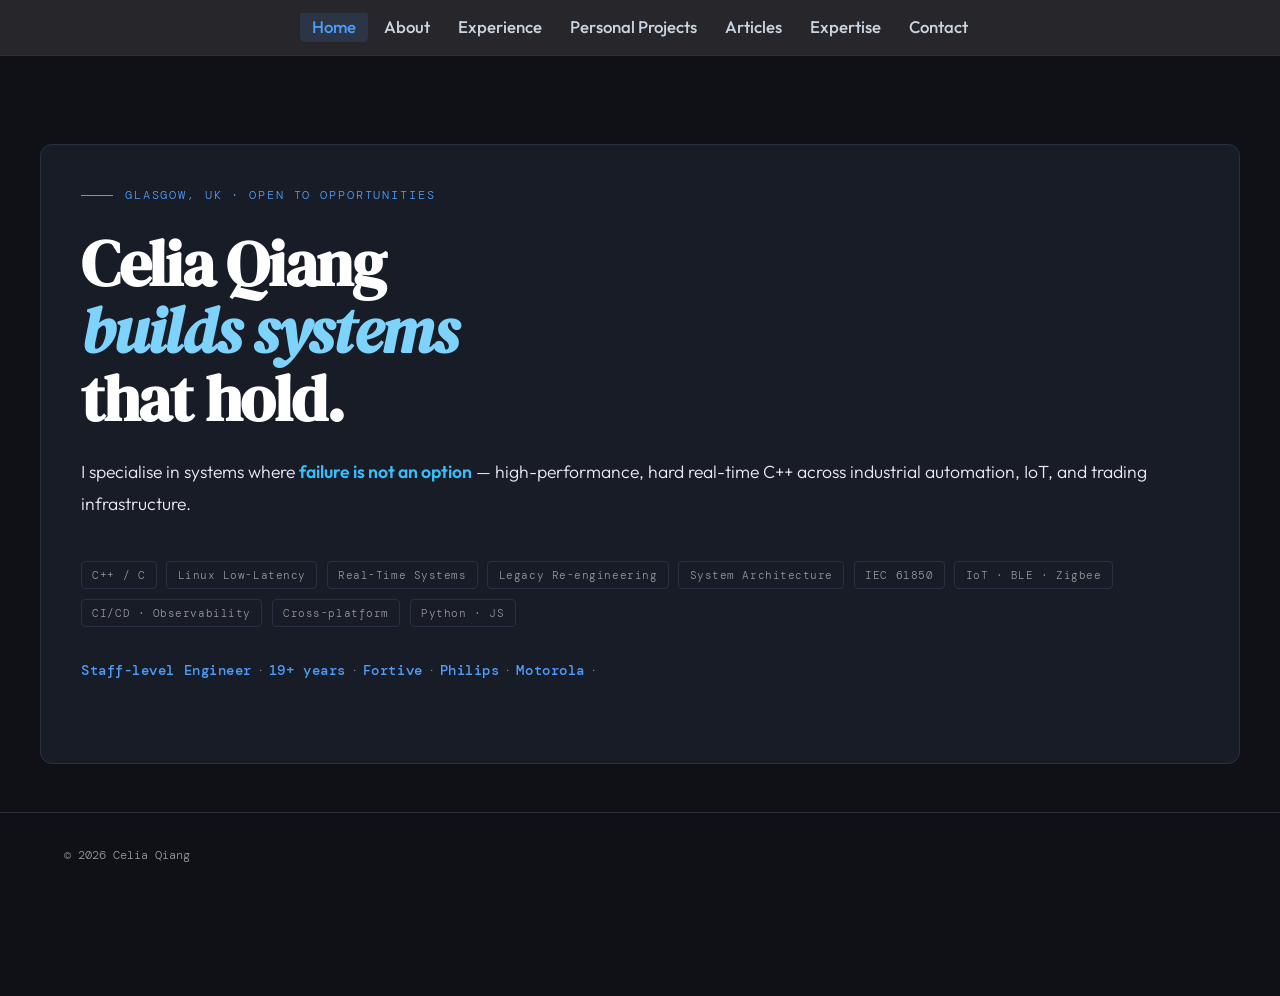
==== commit f12ae5ca: "add article section : from linkedin Signed-off-by: Celia Qiang <celia.qiang@qualitrolcorp.com>" ====
--- a/index.html
+++ b/index.html
@@ -16,6 +16,7 @@
       <li><a href="#" data-section="about">About</a></li>
       <li><a href="#" data-group="experience" data-section="fortive">Experience</a></li>
       <li><a href="#" data-group="projects" data-section="trading">Personal Projects</a></li>
+      <li><a href="#" data-section="articles">Articles</a></li>
       <li><a href="#" data-section="skills">Expertise</a></li>
       <li><a href="#" data-section="contact">Contact</a></li>
     </ul>
@@ -117,6 +118,29 @@
       const html = await res.text();
       setTimeout(() => {
         content.innerHTML = html;
+        // for articles 
+        if (name === 'articles') {
+          const dataEl = document.getElementById('articles-data');
+          const container = document.getElementById('articles-grid-container');
+
+          if (dataEl && container) {
+            try {
+              const articles = JSON.parse(dataEl.textContent);
+              container.innerHTML = articles.map(art => `
+                <article class="article-card">
+                  <div class="article-date">${art.date}</div>
+                  <h3 class="article-title">${art.title}</h3>
+                  <p class="article-summary">${art.summary}</p>
+                  <a href="${art.link}" target="_blank" class="article-link">
+                    Read full article <span>→</span>
+                  </a>
+                </article>
+              `).join('');
+            } catch (err) {
+              console.error("Failed to parse articles JSON:", err);
+            }
+          }
+        }
         content.classList.remove('loading');
         window.scrollTo(0, 0);
         current = name;
--- a/style.css
+++ b/style.css
@@ -1458,14 +1458,6 @@
   background: var(--bg);
 }
 
-.monitor-demo-inner video {
-  width: 100%;
-  display: block;
-  max-height: 480px;
-  object-fit: contain;
-  background: #000;
-}
-
 .monitor-demo-link {
   display: inline-block;
   position: absolute;
@@ -1488,6 +1480,45 @@
   border-color: var(--accent);
 }
 
+.monitor-demo-inner {
+  position: relative;
+  margin-top: 0.5rem;
+  border: 1px solid var(--border);
+  border-radius: 8px;
+  overflow: hidden;
+  background: var(--bg);
+  display: flex;          /* 两个 block 并排 */
+  gap: 0;
+}
+
+.monitor-video-block {
+  flex: 1;
+  display: flex;
+  flex-direction: column;
+}
+
+.monitor-video-block + .monitor-video-block {
+  border-left: 1px solid var(--border);
+}
+
+.monitor-video-label {
+  font-family: 'DM Mono', monospace;
+  font-size: 0.7rem;
+  letter-spacing: 0.12em;
+  text-transform: uppercase;
+  color: var(--accent);
+  background: var(--bg2);
+  border-bottom: 1px solid var(--border);
+  padding: 0.35rem 0.75rem;
+}
+
+.monitor-video-block video {
+  width: 100%;
+  display: block;
+  max-height: 420px;
+  object-fit: contain;
+  background: #000;
+}
 /* ── SKILLS META (Education + Languages) ── */
 .skills-meta-row {
   display: grid;
@@ -1633,4 +1664,284 @@
 
 @media (max-width: 600px) {
   .skills-edu-grid { grid-template-columns: 1fr; }
+}
+
+/* ── 针对手机端的最终修复方案 ── */
+@media (max-width: 600px) {
+  /* 1. 允许导航栏容器横向滚动，并隐藏滚动条 */
+  .topnav-inner {
+    width: 100%;
+    overflow-x: auto;
+    display: flex;
+    justify-content: flex-start; /* 必须左对齐，否则滚动起始位置会有问题 */
+    -webkit-overflow-scrolling: touch;
+    padding: 0 5px;
+  }
+  
+  .topnav-inner::-webkit-scrollbar {
+    display: none; /* 隐藏手机端丑陋的滚动条 */
+  }
+
+  .topnav-links {
+    display: flex;
+    flex-wrap: nowrap; /* 强制不换行，这是滚动的关键 */
+    gap: 4px; /* 进一步缩小间距 */
+    padding: 0 10px;
+    align-items: center;
+  }
+
+  .topnav-links li a {
+    /* 2. 强制覆盖行内样式，减小字号 */
+    font-size: 0.9rem !important; 
+    font-weight: 600 !important;
+    padding: 0.4rem 0.6rem;
+    white-space: nowrap;
+  }
+
+  /* 3. 针对“文字太长”的策略：利用 CSS 伪类在手机端缩短文字 */
+  /* 将 "Personal Projects" 在手机上显示为 "Projects" */
+  .topnav-links li a[data-section="trading"] {
+    font-size: 0; /* 隐藏原文字 */
+  }
+  .topnav-links li a[data-section="trading"]::before {
+    content: "Projects"; /* 显示短文字 */
+    font-size: 0.9rem;
+  }
+
+  /* 4. 确保主体内容不会横向溢出 */
+  #content {
+    width: calc(100% - 20px);
+    margin: 1rem auto;
+    padding: 1.2rem;
+  }
+}
+
+.monitor-explainer {
+  margin-top: 1.5rem;
+  border: 1px solid var(--border);
+  border-radius: 8px;
+  overflow: hidden;
+}
+
+.monitor-explainer summary {
+  font-family: 'DM Mono', monospace;
+  font-size: 0.75rem;
+  color: var(--accent);
+  letter-spacing: 0.1em;
+  text-transform: uppercase;
+  padding: 0.75rem 1.25rem;
+  cursor: pointer;
+  background: var(--bg3);
+  list-style: none;
+  user-select: none;
+  transition: background 0.2s;
+}
+
+.monitor-explainer summary:hover { background: var(--bg2); }
+.monitor-explainer[open] summary { border-bottom: 1px solid var(--border); }
+
+.monitor-explainer-body {
+  padding: 1.25rem 1.5rem;
+  display: flex;
+  flex-direction: column;
+  gap: 1.1rem;
+  background: var(--bg);
+}
+
+.monitor-explainer-item {
+  display: flex;
+  flex-direction: column;
+  gap: 0.3rem;
+}
+
+.monitor-explainer-label {
+  font-family: 'DM Mono', monospace;
+  font-size: 0.72rem;
+  color: var(--accent2);
+  text-transform: uppercase;
+  letter-spacing: 0.08em;
+}
+
+.monitor-explainer-desc {
+  font-size: 0.9rem;
+  color: var(--text-dim);
+  line-height: 1.75;
+}
+
+.monitor-explainer-desc strong { color: var(--text); font-weight: 500; }
+
+
+@media print {
+  /* ── 页面设置 ── */
+  @page {
+    margin: 12mm 15mm;
+    size: A4;
+    background: #0f1117;
+  }
+
+  /* ── 强制保留所有背景色（深色主题最关键！） ── */
+  *,
+  *::before,
+  *::after {
+    -webkit-print-color-adjust: exact !important;
+    print-color-adjust: exact !important;
+    color-adjust: exact !important;
+  }
+
+  /* ── 给整个页面强制深色背景（防止浏览器塞白边） ── */
+  html,
+  body {
+    background: #0f1117 !important;
+    color: #ffffff !important;
+  }
+
+  /* ── 隐藏导航栏 ── */
+  .topnav,
+  .subnav {
+    display: none !important;
+  }
+
+  /* ── 去掉导航栏撑开的 margin-top，否则顶部会有空白 ── */
+  .main,
+  .main.has-subnav,
+  .subnav ~ .main {
+    margin-top: 0 !important;
+  }
+
+  /* ── 内容区全宽铺满 ── */
+  #content {
+    width: 100% !important;
+    margin: 0 !important;
+    padding: 1.5rem !important;
+    border: none !important;
+    border-radius: 0 !important;
+    background: #181c27 !important;
+  }
+
+  /* ── 防止这些元素被分页截断 ── */
+  h1, h2, h3, h4,
+  .exp-item,
+  .proj-card,
+  .stat-card,
+  .skills-edu-card,
+  .skills-lang-card,
+  .skills-meta-card,
+  .cert-card,
+  .badge,
+  blockquote,
+  table,
+  img {
+    page-break-inside: avoid;
+    break-inside: avoid;
+  }
+
+  /* ── 每个工作经历之间保持分隔，但不强制换页 ── */
+  .exp-item {
+    page-break-after: auto;
+  }
+
+  /* ── 隐藏视频、按钮、交互元素 ── */
+  video,
+  .monitor-demo,
+  .monitor-demo-link,
+  .monitor-explainer,
+  .btn,
+  .hero-links {
+    display: none !important;
+  }
+
+  /* ── 打印时链接不显示 URL ── */
+  a::after {
+    content: none !important;
+  }
+
+  /* ── 保证 badge / 卡片背景色正确渲染 ── */
+  .badge,
+  .stat-card,
+  .skills-edu-card,
+  .skills-lang-card,
+  .skills-meta-card,
+  .lang-row {
+    background: #1e2333 !important;
+    border-color: #2a2f42 !important;
+  }
+
+  .badge.hi,
+  .badge.highlight {
+    background: rgba(79, 156, 249, 0.12) !important;
+    border-color: rgba(79, 156, 249, 0.4) !important;
+    color: #7dd3fc !important;
+  }
+}
+
+
+/* Articles Section Styles */
+.articles-grid {
+  display: grid;
+  grid-template-columns: repeat(auto-fill, minmax(350px, 1fr));
+  gap: 2rem;
+  margin-top: 3rem;
+}
+
+.article-card {
+  background: rgba(255, 255, 255, 0.03);
+  padding: 2rem;
+  border-radius: 12px;
+  border: 1px solid rgba(255, 255, 255, 0.1);
+  display: flex;
+  flex-direction: column;
+  transition: all 0.3s cubic-bezier(0.4, 0, 0.2, 1);
+}
+
+.article-card:hover {
+  transform: translateY(-8px);
+  border-color: var(--accent-color, #4facfe);
+  background: rgba(255, 255, 255, 0.05);
+}
+
+.article-date {
+  font-family: 'DM Mono', monospace;
+  font-size: 0.85rem;
+  color: var(--text-muted);
+  margin-bottom: 1rem;
+  letter-spacing: 0.05em;
+}
+
+.article-title {
+  font-family: 'DM Serif Display', serif;
+  font-size: 1.6rem;
+  margin-bottom: 1.2rem;
+  line-height: 1.25;
+  color: #fff;
+}
+
+.article-summary {
+  font-size: 1rem;
+  line-height: 1.7;
+  color: rgba(255, 255, 255, 0.7);
+  flex-grow: 1;
+  margin-bottom: 2rem;
+}
+
+.article-link {
+  /* 1. 强化字重 */
+  font-weight: 700; 
+  
+  /* 2. 使用更沉稳、饱和度低的颜色（类似低调的钢青色） */
+  color: #8da9c4; 
+  
+  text-decoration: none;
+  font-size: 0.95rem;
+  display: inline-flex;
+  align-items: center;
+  gap: 0.5rem;
+  
+  /* 3. 平滑过渡效果 */
+  transition: all 0.2s ease-in-out;
+}
+
+.article-link:hover {
+  /* 4. 悬停时稍微点亮，并增加位移感 */
+  color: #fff;
+  gap: 0.8rem; /* 箭头往右移一点点，很有灵动感 */
 }
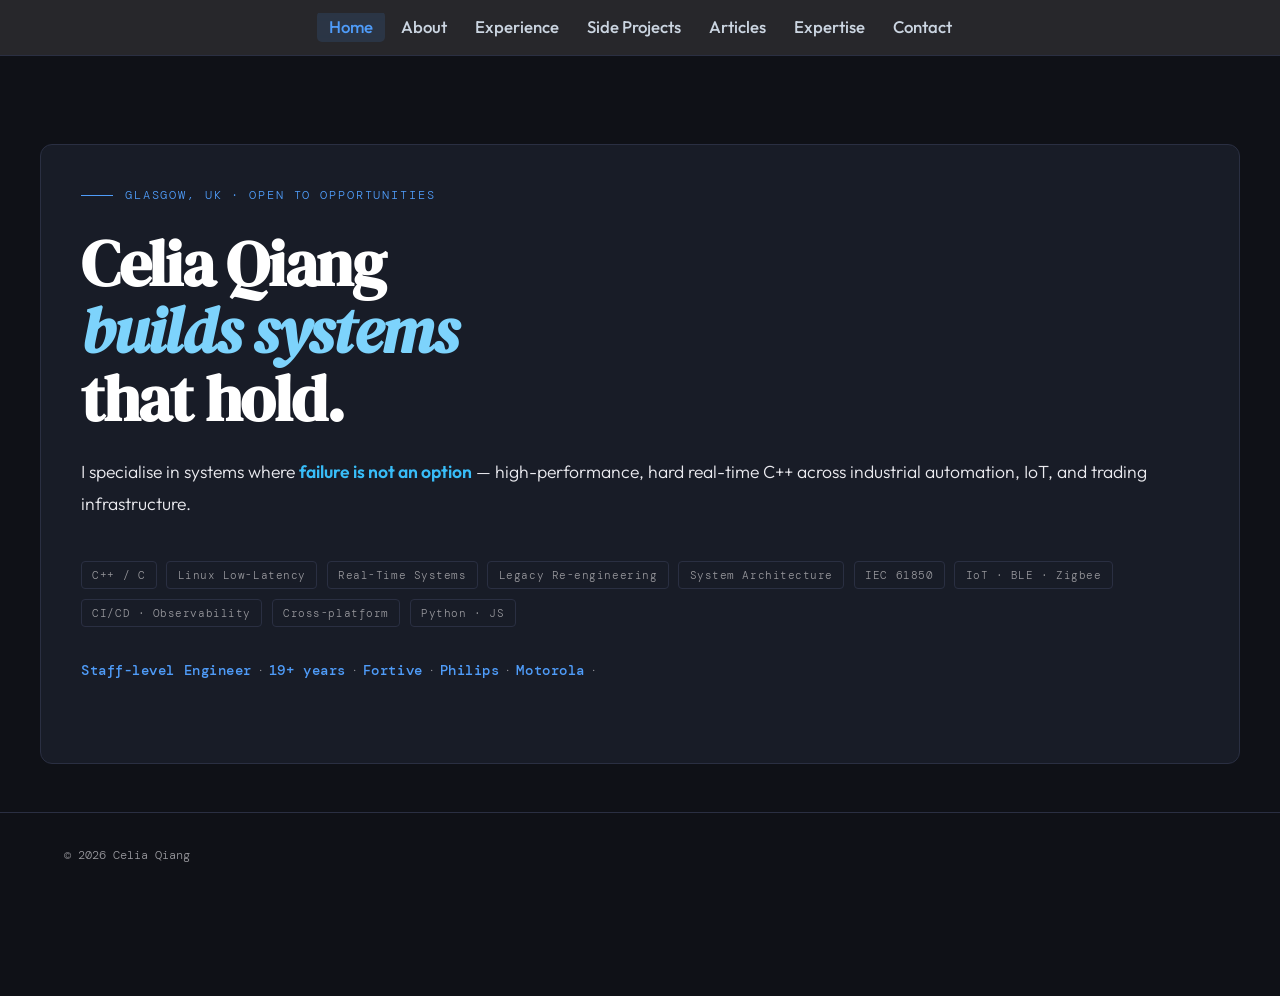
==== commit 5aa92165: "Add technical writting , rename personal project into side project" ====
--- a/index.html
+++ b/index.html
@@ -15,7 +15,7 @@
       <li><a href="#" data-section="hero" class="active">Home</a></li>
       <li><a href="#" data-section="about">About</a></li>
       <li><a href="#" data-group="experience" data-section="fortive">Experience</a></li>
-      <li><a href="#" data-group="projects" data-section="trading">Personal Projects</a></li>
+      <li><a href="#" data-group="projects" data-section="trading">Side Projects</a></li>
       <li><a href="#" data-section="articles">Articles</a></li>
       <li><a href="#" data-section="skills">Expertise</a></li>
       <li><a href="#" data-section="contact">Contact</a></li>
@@ -103,6 +103,7 @@
     projects: [
       { label: 'Real time Trading System', section: 'trading' },
       { label: 'Performance Monitor',   section: 'monitor' },
+      { label: 'Linux Kernel Series',   section: 'kernel' },
     ],
   };
 
@@ -182,6 +183,32 @@
     currentGroup = '';
   }
 
+  // 全局函数，用于控制滑动
+  function moveSlider(direction) {
+    const container = document.getElementById('articles-grid-container');
+    if (!container) return;
+    
+    // 每次滑动一个卡片的宽度 + 间距
+    const scrollAmount = container.clientWidth * 0.9; 
+    container.scrollBy({
+      left: direction * scrollAmount,
+      behavior: 'smooth'
+    });
+  }
+  function toggleArticleView() {
+    const wrapper = document.getElementById('slider-wrapper');
+    const btn = document.getElementById('toggle-view-btn');
+    
+    if (wrapper.classList.contains('full-view')) {
+      wrapper.classList.remove('full-view');
+      btn.textContent = 'View All';
+      // 回到最初位置防止错位
+      document.getElementById('articles-grid-container').scrollLeft = 0;
+    } else {
+      wrapper.classList.add('full-view');
+      btn.textContent = 'Back to Slider';
+    }
+  }
   topLinks.forEach(link => {
     link.addEventListener('click', e => {
       e.preventDefault();
--- a/style.css
+++ b/style.css
@@ -1876,21 +1876,97 @@
 
 
 /* Articles Section Styles */
+/* Articles Slider Container */
 .articles-grid {
-  display: grid;
-  grid-template-columns: repeat(auto-fill, minmax(350px, 1fr));
-  gap: 2rem;
-  margin-top: 3rem;
+  display: flex;
+  overflow-x: auto;
+  scroll-snap-type: x mandatory;
+  scroll-behavior: smooth;
+  gap: 1.5rem;
+  padding: 2rem 0; /* 给卡片阴影留出空间 */
+  scrollbar-width: none;
+  -webkit-overflow-scrolling: touch;
+}
+
+.articles-grid::-webkit-scrollbar {
+  display: none;
 }
 
 .article-card {
+  /* 手机端占据几乎全宽，桌面端固定宽度 */
+  flex: 0 0 85%; 
+  max-width: 450px;
+  
+  scroll-snap-align: center; /* 滚动停止时自动居中卡片 */
   background: rgba(255, 255, 255, 0.03);
   padding: 2rem;
-  border-radius: 12px;
+  border-radius: 16px;
   border: 1px solid rgba(255, 255, 255, 0.1);
   display: flex;
   flex-direction: column;
-  transition: all 0.3s cubic-bezier(0.4, 0, 0.2, 1);
+  transition: transform 0.3s ease;
+}
+
+/* 桌面端稍微缩小卡片比例，让用户看到后面还有卡片 */
+@media (max-width: 600px) {
+  .slider-btn {
+    width: 50px;
+    height: 50px;
+    font-size: 2rem;
+    background: rgba(30, 35, 51, 0.5); /* 手机上透明度更高，不挡文字 */
+  }
+  .slider-btn.prev { left: 0px; }
+  .slider-btn.next { right: 0px; }
+  
+  .article-card {
+    flex: 0 0 90%; /* 手机端卡片更大一点 */
+  }
+  .view-all-btn {
+    padding: 8px 18px;
+    font-size: 0.9rem;
+  }
+}
+
+/* 按钮样式：大尺寸、半透明背景、悬浮定位 */
+.slider-btn {
+  position: absolute;
+  top: 50%;
+  transform: translateY(-50%);
+  z-index: 10;
+  
+  /* 增大点击区域 */
+  width: 60px;
+  height: 60px;
+  
+  /* 箭头字体变大 */
+  font-size: 2.5rem;
+  font-family: 'Outfit', sans-serif;
+  
+  background: rgba(30, 35, 51, 0.7); /* 使用你的 --bg3 颜色带透明度 */
+  color: #fff;
+  border: 1px solid rgba(255, 255, 255, 0.1);
+  border-radius: 50%;
+  cursor: pointer;
+  display: flex;
+  align-items: center;
+  justify-content: center;
+  transition: all 0.3s ease;
+  backdrop-filter: blur(4px); /* 毛玻璃效果，很高级 */
+}
+
+.slider-btn:hover {
+  background: var(--accent);
+  border-color: var(--accent);
+  transform: translateY(-50%) scale(1.1);
+}
+
+/* 左右定位 */
+.slider-btn.prev {
+  left: -20px; /* 稍微超出边缘，方便点击 */
+}
+
+.slider-btn.next {
+  right: -20px;
 }
 
 .article-card:hover {
@@ -1944,4 +2020,52 @@
   /* 4. 悬停时稍微点亮，并增加位移感 */
   color: #fff;
   gap: 0.8rem; /* 箭头往右移一点点，很有灵动感 */
+}
+
+.slider-wrapper.full-view .articles-grid {
+  display: grid; /* 变回网格 */
+  grid-template-columns: repeat(auto-fill, minmax(320px, 1fr));
+  gap: 2rem;
+  overflow-x: visible; /* 关闭横向滚动 */
+  scroll-snap-type: none;
+  padding: 1rem 0;
+}
+
+/* View All 模式下隐藏左右箭头 */
+.slider-wrapper.full-view .slider-btn {
+  display: none;
+}
+
+/* View All 模式下卡片宽度恢复 100% */
+.slider-wrapper.full-view .article-card {
+  flex: none;
+  max-width: 100%;
+}
+
+/* 按钮样式 */
+.view-all-btn {
+  background: transparent;
+  /* 稍微加粗边框，增加存在感 */
+  border: 2px solid var(--accent); 
+  color: var(--accent);
+  
+  /* 增大点击区域 */
+  padding: 10px 24px; 
+  border-radius: 8px;
+  
+  /* 字体调整：加粗并稍微放大 */
+  font-family: 'DM Mono', monospace;
+  font-size: 1rem; 
+  font-weight: 700;
+  
+  cursor: pointer;
+  transition: all 0.3s cubic-bezier(0.4, 0, 0.2, 1);
+  white-space: nowrap; /* 防止文字折行 */
+}
+
+.view-all-btn:hover {
+  background: var(--accent); /* 悬停时背景填满，反白效果 */
+  color: #fff;
+  transform: translateY(-3px);
+  box-shadow: 0 4px 12px var(--accent-dim);
 }
